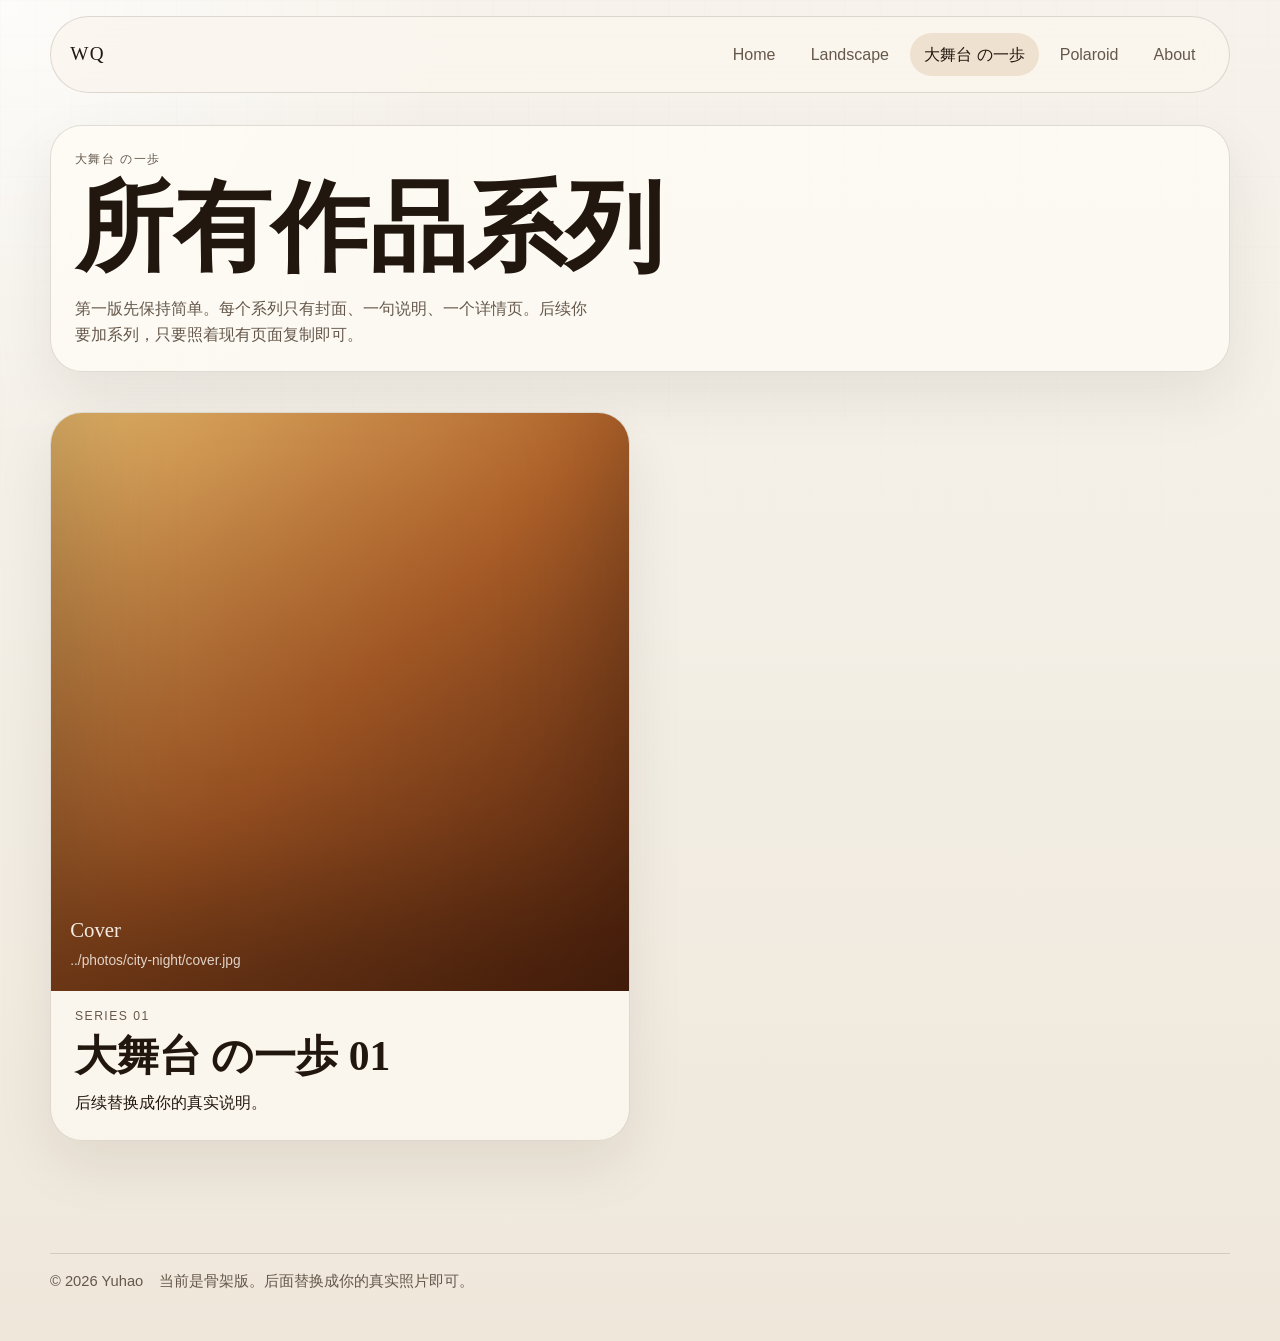
==== da-butai/index.html @ ee25dab2 "Refine navigation and add new sections" ====
<!DOCTYPE html>
<html lang="zh-CN">
  <head>
    <meta charset="UTF-8" />
    <meta name="viewport" content="width=device-width, initial-scale=1.0" />
    <title>大舞台 の一歩 | WQ</title>
    <meta name="description" content="WQ 的大舞台 の一歩页面。" />
    <link rel="stylesheet" href="../styles/site.css" />
    <script defer src="../scripts/site.js"></script>
  </head>
  <body>
    <div class="page-shell">
      <header class="site-header">
        <a class="site-mark" href="../index.html">WQ</a>
        <nav class="site-nav" aria-label="Main navigation">
          <a href="../index.html">Home</a>
          <a href="../landscape/index.html">Landscape</a>
          <a href="index.html" aria-current="page">大舞台 の一歩</a>
          <a href="../gallery/index.html">Polaroid</a>
          <a href="../about.html">About</a>
        </nav>
      </header>

      <main class="page-main">
        <section class="page-intro reveal">
          <p class="eyebrow">大舞台 の一歩</p>
          <h1>所有作品系列</h1>
          <p class="lead narrow">
            第一版先保持简单。每个系列只有封面、一句说明、一个详情页。后续你要加系列，只要照着现有页面复制即可。
          </p>
        </section>

        <section class="section reveal">
          <div class="archive-grid">
            <article class="archive-card">
              <a href="../gallery/city-night.html" class="series-media">
                <div class="photo-slot tone-amber photo-square" data-photo-slot>
                  <img
                    src="../photos/city-night/cover.jpg"
                    alt="大舞台 の一歩 封面 01"
                    loading="lazy"
                    decoding="async"
                    data-photo-image
                  />
                  <div class="photo-fallback">
                    <span>Cover</span>
                    <small>../photos/city-night/cover.jpg</small>
                  </div>
                </div>
              </a>
              <div class="archive-meta">
                <p class="series-label">Series 01</p>
                <h2><a href="../gallery/city-night.html">大舞台 の一歩 01</a></h2>
                <p>后续替换成你的真实说明。</p>
              </div>
            </article>
          </div>
        </section>
      </main>

      <footer class="site-footer">
        <p>© 2026 Yuhao</p>
        <p>当前是骨架版。后面替换成你的真实照片即可。</p>
      </footer>
    </div>
  </body>
</html>
---- styles/site.css ----
:root {
  --bg: #f3efe6;
  --bg-soft: #ebe4d8;
  --panel: rgba(255, 252, 245, 0.72);
  --line: rgba(42, 31, 20, 0.14);
  --text: #21170f;
  --muted: #65584b;
  --accent: #9d5d31;
  --accent-soft: #efe1d0;
  --shadow: 0 24px 60px rgba(33, 23, 15, 0.08);
  --max-width: 1180px;
}

*,
*::before,
*::after {
  box-sizing: border-box;
}

html {
  scroll-behavior: smooth;
}

body {
  margin: 0;
  min-height: 100vh;
  color: var(--text);
  background:
    radial-gradient(circle at top left, rgba(255, 255, 255, 0.75), transparent 28rem),
    linear-gradient(180deg, #f7f3ec 0%, var(--bg) 45%, #efe7da 100%);
  font-family: "Avenir Next", "Helvetica Neue", "Segoe UI", sans-serif;
  line-height: 1.6;
}

body::before {
  content: "";
  position: fixed;
  inset: 0;
  pointer-events: none;
  background-image:
    linear-gradient(rgba(33, 23, 15, 0.025) 1px, transparent 1px),
    linear-gradient(90deg, rgba(33, 23, 15, 0.025) 1px, transparent 1px);
  background-size: 2.2rem 2.2rem;
  mask-image: linear-gradient(180deg, rgba(0, 0, 0, 0.4), transparent 80%);
}

a {
  color: inherit;
  text-decoration: none;
}

img {
  max-width: 100%;
  display: block;
}

.page-shell {
  width: min(calc(100% - 2rem), var(--max-width));
  margin: 0 auto;
  padding: 1rem 0 3rem;
}

.site-header,
.site-footer {
  display: flex;
  align-items: center;
  gap: 1rem;
}

.site-header {
  position: sticky;
  top: 0;
  z-index: 20;
  margin: 0 0 2rem;
  padding: 1rem 1.2rem;
  justify-content: space-between;
  border: 1px solid var(--line);
  border-radius: 999px;
  background: rgba(250, 246, 238, 0.8);
  backdrop-filter: blur(18px);
}

.site-mark {
  font-family: "Iowan Old Style", "Palatino Linotype", serif;
  font-size: 1.2rem;
  letter-spacing: 0.08em;
  text-transform: uppercase;
}

.site-nav {
  display: flex;
  flex-wrap: wrap;
  gap: 0.4rem;
  justify-content: flex-end;
  margin-left: auto;
}

.site-nav a {
  padding: 0.55rem 0.9rem;
  border-radius: 999px;
  color: var(--muted);
}

.site-nav a[aria-current="page"],
.site-nav a:hover {
  background: var(--accent-soft);
  color: var(--text);
}

.hero,
.series-hero,
.intro-grid,
.about-grid,
.archive-grid,
.series-grid,
.photo-grid {
  display: grid;
  gap: 1.25rem;
}

.hero,
.series-hero {
  grid-template-columns: minmax(0, 1.1fr) minmax(320px, 0.9fr);
  align-items: end;
  margin: 2rem 0 4rem;
}

.hero.hero-only {
  grid-template-columns: 1fr;
  margin-top: 0;
}

.hero-copy,
.hero-visual,
.intro-card,
.archive-card,
.about-card,
.series-card,
.series-details,
.note-strip,
.page-intro {
  position: relative;
  border: 1px solid var(--line);
  border-radius: 2rem;
  background: var(--panel);
  box-shadow: var(--shadow);
}

.hero-copy,
.hero-visual,
.series-details,
.note-strip,
.page-intro,
.intro-card,
.archive-meta,
.series-meta,
.about-card {
  padding: 1.5rem;
}

.eyebrow,
.section-kicker,
.series-label {
  margin: 0 0 0.5rem;
  color: var(--muted);
  text-transform: uppercase;
  letter-spacing: 0.12em;
  font-size: 0.76rem;
}

h1,
h2,
h3 {
  margin: 0;
  font-family: "Iowan Old Style", "Palatino Linotype", serif;
  line-height: 1.04;
  font-weight: 600;
}

h1 {
  font-size: clamp(3rem, 9vw, 6.1rem);
  margin-bottom: 1rem;
}

h2 {
  font-size: clamp(1.6rem, 3.8vw, 2.6rem);
  margin-bottom: 0.75rem;
}

h3 {
  font-size: clamp(1.4rem, 2.8vw, 2rem);
  margin-bottom: 0.5rem;
}

p {
  margin: 0;
}

.lead {
  max-width: 36rem;
  color: var(--muted);
  font-size: 1.02rem;
}

.lead.narrow {
  max-width: 32rem;
}

.hero-actions {
  display: flex;
  flex-wrap: wrap;
  gap: 0.8rem;
  margin-top: 1.5rem;
}

.button {
  display: inline-flex;
  align-items: center;
  justify-content: center;
  min-height: 2.9rem;
  padding: 0.6rem 1rem;
  border-radius: 999px;
  border: 1px solid var(--line);
}

.button-solid {
  background: var(--text);
  color: #fbf7f1;
}

.button-ghost {
  background: rgba(255, 252, 245, 0.72);
}

.photo-slot,
.photo-panel {
  display: flex;
  position: relative;
  flex-direction: column;
  justify-content: end;
  gap: 0.25rem;
  padding: 1.2rem;
  overflow: hidden;
  border-radius: 1.6rem;
  color: rgba(255, 251, 244, 0.92);
  border: 1px solid rgba(255, 255, 255, 0.12);
  box-shadow: inset 0 -6rem 8rem rgba(0, 0, 0, 0.22);
}

.photo-slot {
  padding: 0;
  isolation: isolate;
  border: 0;
  border-radius: 0;
  box-shadow: none;
  overflow: visible;
}

.photo-slot img {
  position: relative;
  z-index: 1;
  width: 100%;
  height: auto;
  object-fit: contain;
  opacity: 0;
  transition: opacity 280ms ease;
}

.photo-slot.has-image img {
  opacity: 1;
}

.photo-slot.has-image.photo-wide,
.photo-slot.has-image.photo-square,
.photo-slot.has-image.photo-tall {
  aspect-ratio: auto;
}

.photo-fallback {
  position: absolute;
  inset: 0;
  z-index: 1;
  display: flex;
  flex-direction: column;
  justify-content: end;
  gap: 0.25rem;
  padding: 1.2rem;
  box-shadow: inset 0 -6rem 8rem rgba(0, 0, 0, 0.22);
  transition: opacity 220ms ease;
}

.photo-slot.has-image .photo-fallback {
  opacity: 0;
  pointer-events: none;
}

.photo-slot::after {
  content: "";
  position: absolute;
  inset: 0;
  z-index: 0;
  opacity: 0;
  background: linear-gradient(180deg, rgba(0, 0, 0, 0.05), rgba(0, 0, 0, 0.3));
  transition: opacity 280ms ease;
}

.photo-slot.has-image::after {
  opacity: 0;
}

.photo-panel span {
  font-family: "Iowan Old Style", "Palatino Linotype", serif;
  font-size: 1.3rem;
}

.photo-fallback span {
  font-family: "Iowan Old Style", "Palatino Linotype", serif;
  font-size: 1.3rem;
}

.photo-panel small {
  color: rgba(255, 251, 244, 0.8);
  font-size: 0.86rem;
}

.photo-fallback small {
  color: rgba(255, 251, 244, 0.8);
  font-size: 0.86rem;
}

.photo-wide {
  aspect-ratio: 16 / 10;
}

.photo-square {
  aspect-ratio: 1 / 1;
}

.photo-tall {
  aspect-ratio: 4 / 5;
}

.hero-photo-wrap {
  padding: 0;
  border: 0;
  border-radius: 0;
  background: transparent;
  box-shadow: none;
}

.tone-night {
  background:
    linear-gradient(180deg, rgba(17, 25, 42, 0.15), rgba(17, 25, 42, 0.65)),
    linear-gradient(135deg, #314156 0%, #172536 48%, #061220 100%);
}

.tone-street {
  background:
    linear-gradient(180deg, rgba(93, 63, 35, 0.1), rgba(93, 63, 35, 0.42)),
    linear-gradient(135deg, #cb955c 0%, #94653a 48%, #52351d 100%);
}

.tone-amber {
  background:
    linear-gradient(180deg, rgba(87, 34, 10, 0.08), rgba(87, 34, 10, 0.52)),
    linear-gradient(135deg, #edc06f 0%, #bb6a2e 50%, #4d2410 100%);
}

.tone-stone {
  background:
    linear-gradient(180deg, rgba(47, 45, 39, 0.08), rgba(47, 45, 39, 0.55)),
    linear-gradient(135deg, #a69f8f 0%, #6f6a5e 45%, #2c2a26 100%);
}

.intro-grid,
.about-grid {
  grid-template-columns: repeat(2, minmax(0, 1fr));
  margin-bottom: 4rem;
}

.section {
  margin-bottom: 4rem;
}

.section-heading {
  margin-bottom: 1.25rem;
}

.series-grid,
.archive-grid {
  grid-template-columns: repeat(2, minmax(0, 1fr));
}

.series-card,
.archive-card {
  overflow: hidden;
  border-radius: 2rem;
  border: 1px solid var(--line);
  background: rgba(255, 252, 245, 0.65);
  box-shadow: var(--shadow);
}

.series-card {
  border: 0;
  border-radius: 0;
  background: transparent;
  box-shadow: none;
}

.series-media {
  display: block;
  padding: 0;
}

.archive-meta,
.series-meta {
  padding-top: 1rem;
}

.page-main {
  padding-bottom: 1rem;
}

.page-intro {
  margin: 2rem 0 2.5rem;
}

.note-strip {
  display: flex;
  flex-direction: column;
  gap: 0.8rem;
  margin-bottom: 3rem;
}

.note-text {
  max-width: 48rem;
  font-family: "Iowan Old Style", "Palatino Linotype", serif;
  font-size: clamp(1.25rem, 3vw, 2rem);
}

.series-details {
  display: grid;
  gap: 0.8rem;
  align-self: stretch;
}

.series-details p {
  display: flex;
  justify-content: space-between;
  gap: 1rem;
  padding-bottom: 0.8rem;
  border-bottom: 1px solid var(--line);
}

.series-details p:last-child {
  border-bottom: 0;
  padding-bottom: 0;
}

.back-link {
  display: inline-flex;
  margin-bottom: 1rem;
  color: var(--muted);
}

.photo-grid {
  grid-template-columns: repeat(3, minmax(0, 1fr));
  margin-bottom: 2rem;
}

.site-footer {
  margin-top: 2rem;
  padding: 1rem 0 0;
  color: var(--muted);
  border-top: 1px solid var(--line);
  font-size: 0.92rem;
}

.photo-fallback-empty {
  display: none;
}

.reveal {
  opacity: 0;
  transform: translateY(24px);
  transition:
    opacity 600ms ease,
    transform 600ms ease;
}

.reveal.is-visible {
  opacity: 1;
  transform: translateY(0);
}

@media (max-width: 900px) {
  .hero,
  .series-hero,
  .intro-grid,
  .about-grid,
  .archive-grid,
  .series-grid,
  .photo-grid {
    grid-template-columns: 1fr;
  }

  .site-header,
  .site-footer {
    flex-direction: column;
    align-items: flex-start;
  }

  .site-header {
    border-radius: 1.5rem;
  }

  h1 {
    font-size: clamp(2.6rem, 13vw, 4rem);
  }
}

@media (prefers-reduced-motion: reduce) {
  html {
    scroll-behavior: auto;
  }

  .reveal {
    opacity: 1;
    transform: none;
    transition: none;
  }
}
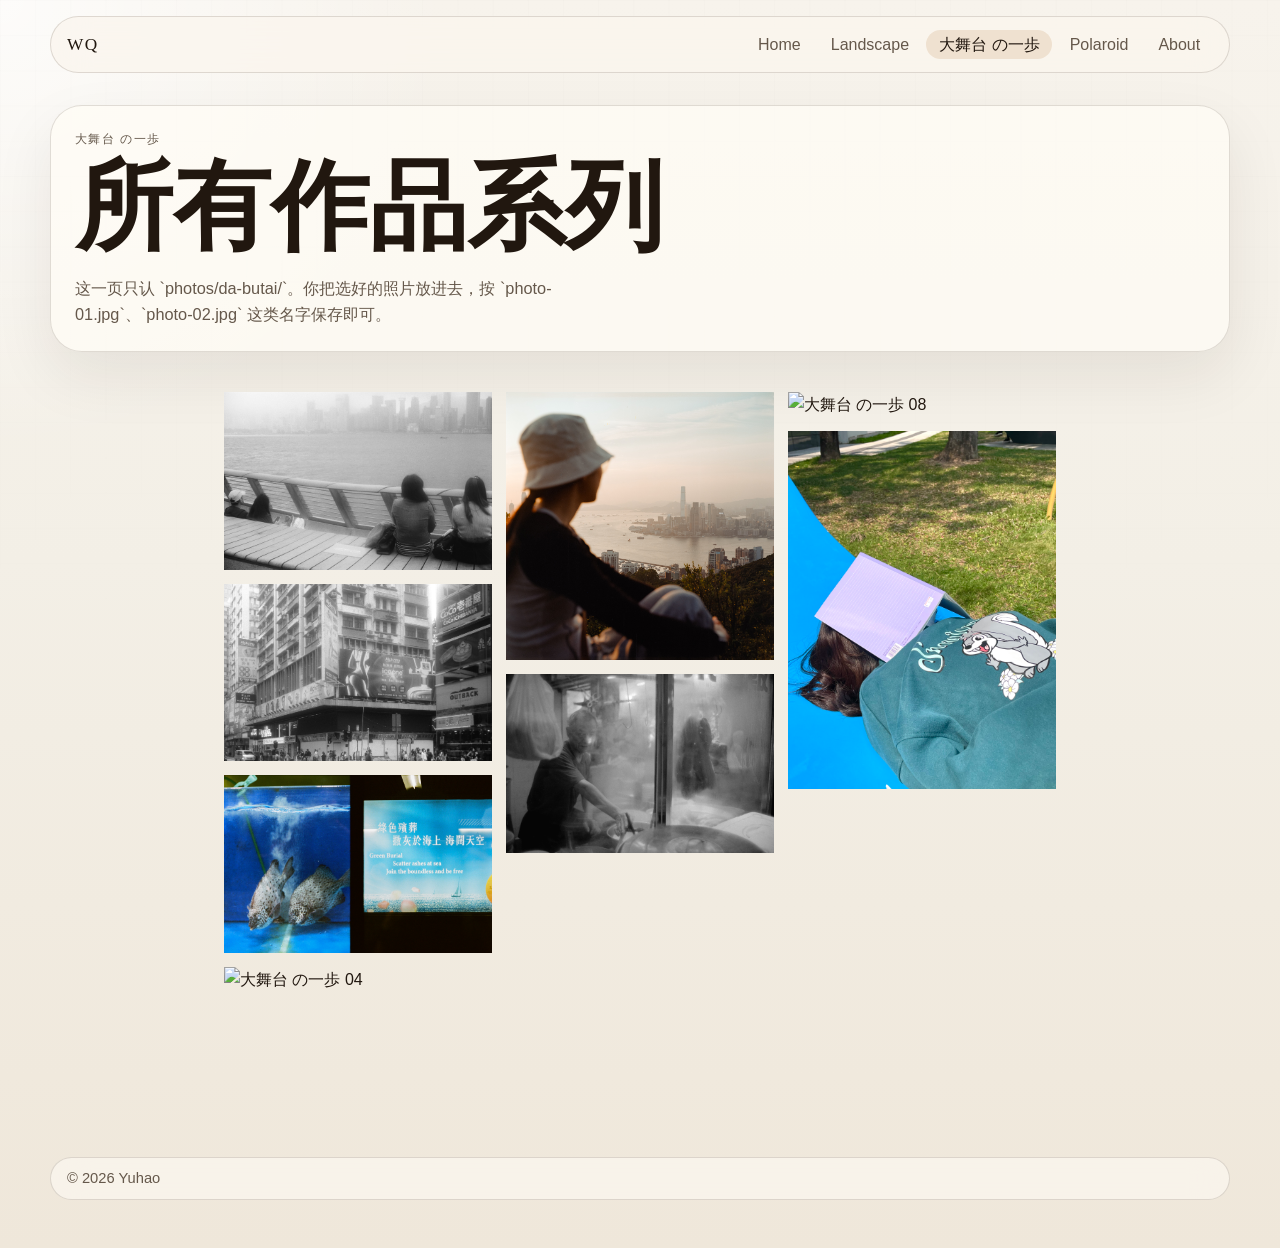
==== commit bf314419: "Refine photo layout and add content" ====
--- a/da-butai/index.html
+++ b/da-butai/index.html
@@ -26,41 +26,48 @@
           <p class="eyebrow">大舞台 の一歩</p>
           <h1>所有作品系列</h1>
           <p class="lead narrow">
-            第一版先保持简单。每个系列只有封面、一句说明、一个详情页。后续你要加系列，只要照着现有页面复制即可。
+            这一页只认 `photos/da-butai/`。你把选好的照片放进去，按 `photo-01.jpg`、`photo-02.jpg` 这类名字保存即可。
           </p>
         </section>
 
         <section class="section reveal">
-          <div class="archive-grid">
-            <article class="archive-card">
-              <a href="../gallery/city-night.html" class="series-media">
-                <div class="photo-slot tone-amber photo-square" data-photo-slot>
-                  <img
-                    src="../photos/city-night/cover.jpg"
-                    alt="大舞台 の一歩 封面 01"
-                    loading="lazy"
-                    decoding="async"
-                    data-photo-image
-                  />
-                  <div class="photo-fallback">
-                    <span>Cover</span>
-                    <small>../photos/city-night/cover.jpg</small>
-                  </div>
-                </div>
-              </a>
-              <div class="archive-meta">
-                <p class="series-label">Series 01</p>
-                <h2><a href="../gallery/city-night.html">大舞台 の一歩 01</a></h2>
-                <p>后续替换成你的真实说明。</p>
-              </div>
-            </article>
+          <div class="photo-wall">
+            <figure class="photo-tile">
+              <img src="../photos/da-butai/photo-01.jpg" alt="大舞台 の一歩 01" loading="lazy" decoding="async" />
+            </figure>
+            <figure class="photo-tile">
+              <img src="../photos/da-butai/photo-02.jpg" alt="大舞台 の一歩 02" loading="lazy" decoding="async" />
+            </figure>
+            <figure class="photo-tile">
+              <img src="../photos/da-butai/photo-03.jpg" alt="大舞台 の一歩 03" loading="lazy" decoding="async" />
+            </figure>
+            <figure class="photo-tile">
+              <img src="../photos/da-butai/photo-04.jpg" alt="大舞台 の一歩 04" loading="lazy" decoding="async" />
+            </figure>
+            <figure class="photo-tile">
+              <img src="../photos/da-butai/photo-05.jpg" alt="大舞台 の一歩 05" loading="lazy" decoding="async" />
+            </figure>
+            <figure class="photo-tile">
+              <img src="../photos/da-butai/photo-06.jpg" alt="大舞台 の一歩 06" loading="lazy" decoding="async" />
+            </figure>
+            <figure class="photo-tile">
+              <img src="../photos/da-butai/photo-07.jpg" alt="大舞台 の一歩 07" loading="lazy" decoding="async" />
+            </figure>
+            <figure class="photo-tile">
+              <img src="../photos/da-butai/photo-08.jpg" alt="大舞台 の一歩 08" loading="lazy" decoding="async" />
+            </figure>
+            <figure class="photo-tile">
+              <img src="../photos/da-butai/photo-09.jpg" alt="大舞台 の一歩 09" loading="lazy" decoding="async" />
+            </figure>
+            <figure class="photo-tile">
+              <img src="../photos/da-butai/photo-10.jpg" alt="大舞台 の一歩 10" loading="lazy" decoding="async" />
+            </figure>
           </div>
         </section>
       </main>
 
       <footer class="site-footer">
         <p>© 2026 Yuhao</p>
-        <p>当前是骨架版。后面替换成你的真实照片即可。</p>
       </footer>
     </div>
   </body>
--- a/styles/site.css
+++ b/styles/site.css
@@ -72,7 +72,7 @@
   top: 0;
   z-index: 20;
   margin: 0 0 2rem;
-  padding: 1rem 1.2rem;
+  padding: 0.8rem 1rem;
   justify-content: space-between;
   border: 1px solid var(--line);
   border-radius: 999px;
@@ -82,23 +82,25 @@
 
 .site-mark {
   font-family: "Iowan Old Style", "Palatino Linotype", serif;
-  font-size: 1.2rem;
+  font-size: 1.08rem;
   letter-spacing: 0.08em;
   text-transform: uppercase;
+  line-height: 1;
 }
 
 .site-nav {
   display: flex;
   flex-wrap: wrap;
-  gap: 0.4rem;
+  gap: 0.28rem;
   justify-content: flex-end;
   margin-left: auto;
 }
 
 .site-nav a {
-  padding: 0.55rem 0.9rem;
+  padding: 0.42rem 0.8rem;
   border-radius: 999px;
   color: var(--muted);
+  line-height: 1;
 }
 
 .site-nav a[aria-current="page"],
@@ -341,6 +343,8 @@
 }
 
 .hero-photo-wrap {
+  width: min(100%, 38rem);
+  margin-inline: auto;
   padding: 0;
   border: 0;
   border-radius: 0;
@@ -468,12 +472,48 @@
   margin-bottom: 2rem;
 }
 
+.photo-wall {
+  width: min(100%, 52rem);
+  margin-inline: auto;
+  columns: 1;
+  column-gap: 0.85rem;
+}
+
+.photo-tile {
+  break-inside: avoid;
+  margin: 0 0 0.85rem;
+  border: 0;
+}
+
+.photo-tile img {
+  width: 100%;
+  height: auto;
+  display: block;
+}
+
+@media (min-width: 700px) {
+  .photo-wall {
+    columns: 2;
+  }
+}
+
+@media (min-width: 1100px) {
+  .photo-wall {
+    columns: 3;
+  }
+}
+
 .site-footer {
   margin-top: 2rem;
-  padding: 1rem 0 0;
+  padding: 0.8rem 1rem;
   color: var(--muted);
-  border-top: 1px solid var(--line);
+  justify-content: space-between;
+  border: 1px solid var(--line);
+  border-radius: 999px;
+  background: rgba(250, 246, 238, 0.8);
+  backdrop-filter: blur(18px);
   font-size: 0.92rem;
+  line-height: 1;
 }
 
 .photo-fallback-empty {
@@ -514,6 +554,10 @@
     border-radius: 1.5rem;
   }
 
+  .site-footer {
+    border-radius: 1.5rem;
+  }
+
   h1 {
     font-size: clamp(2.6rem, 13vw, 4rem);
   }
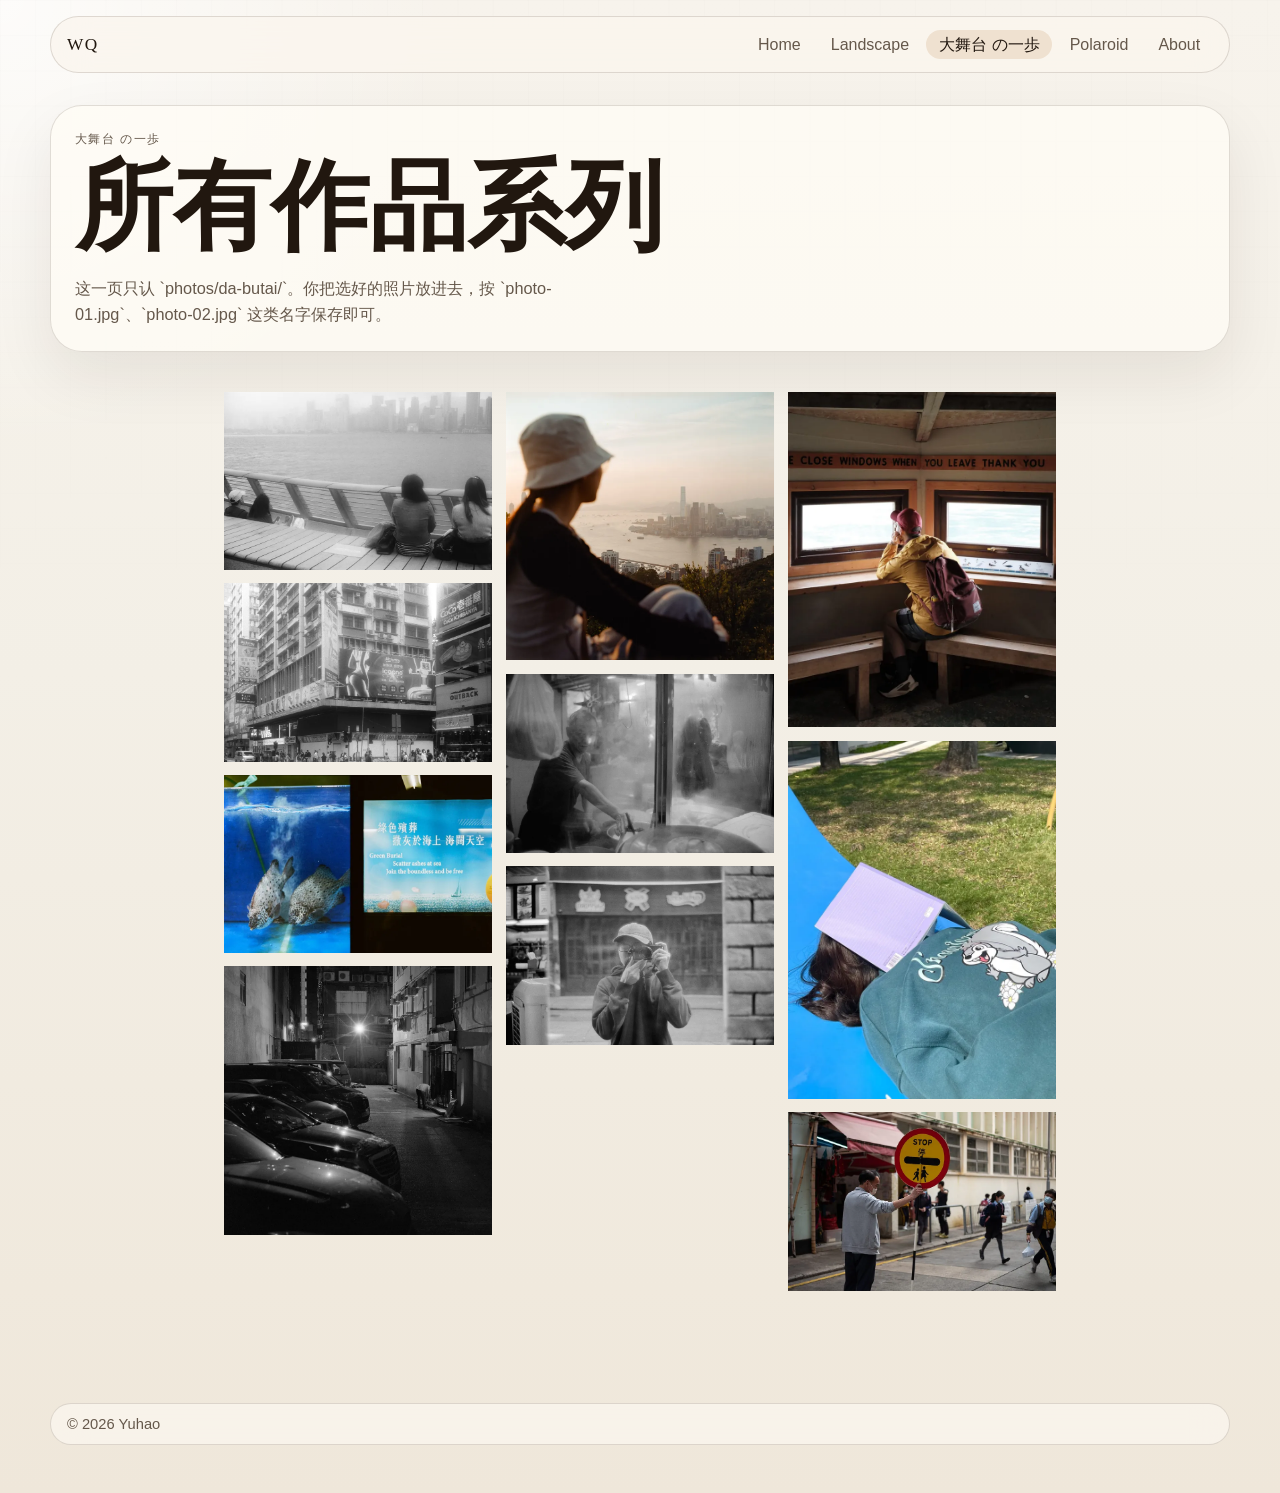
==== commit 318a7d51: "Add responsive image variants and isolate source photos" ====
--- a/da-butai/index.html
+++ b/da-butai/index.html
@@ -33,34 +33,74 @@
         <section class="section reveal">
           <div class="photo-wall">
             <figure class="photo-tile">
+            <picture>
+              <source type="image/webp" srcset="../photos/da-butai/photo-01-800.webp 800w, ../photos/da-butai/photo-01.webp 1800w" sizes="(min-width: 1100px) 17.33rem, (min-width: 700px) 24rem, calc(100vw - 2rem)" />
+              <source type="image/jpeg" srcset="../photos/da-butai/photo-01-800.jpg 800w, ../photos/da-butai/photo-01.jpg 1800w" sizes="(min-width: 1100px) 17.33rem, (min-width: 700px) 24rem, calc(100vw - 2rem)" />
               <img src="../photos/da-butai/photo-01.jpg" alt="大舞台 の一歩 01" loading="lazy" decoding="async" />
+            </picture>
             </figure>
             <figure class="photo-tile">
+            <picture>
+              <source type="image/webp" srcset="../photos/da-butai/photo-02-800.webp 800w, ../photos/da-butai/photo-02.webp 1800w" sizes="(min-width: 1100px) 17.33rem, (min-width: 700px) 24rem, calc(100vw - 2rem)" />
+              <source type="image/jpeg" srcset="../photos/da-butai/photo-02-800.jpg 800w, ../photos/da-butai/photo-02.jpg 1800w" sizes="(min-width: 1100px) 17.33rem, (min-width: 700px) 24rem, calc(100vw - 2rem)" />
               <img src="../photos/da-butai/photo-02.jpg" alt="大舞台 の一歩 02" loading="lazy" decoding="async" />
+            </picture>
             </figure>
             <figure class="photo-tile">
+            <picture>
+              <source type="image/webp" srcset="../photos/da-butai/photo-03-800.webp 800w, ../photos/da-butai/photo-03.webp 1629w" sizes="(min-width: 1100px) 17.33rem, (min-width: 700px) 24rem, calc(100vw - 2rem)" />
+              <source type="image/jpeg" srcset="../photos/da-butai/photo-03-800.jpg 800w, ../photos/da-butai/photo-03.jpg 1629w" sizes="(min-width: 1100px) 17.33rem, (min-width: 700px) 24rem, calc(100vw - 2rem)" />
               <img src="../photos/da-butai/photo-03.jpg" alt="大舞台 の一歩 03" loading="lazy" decoding="async" />
+            </picture>
             </figure>
             <figure class="photo-tile">
+            <picture>
+              <source type="image/webp" srcset="../photos/da-butai/photo-04-800.webp 800w, ../photos/da-butai/photo-04.webp 1800w" sizes="(min-width: 1100px) 17.33rem, (min-width: 700px) 24rem, calc(100vw - 2rem)" />
+              <source type="image/jpeg" srcset="../photos/da-butai/photo-04-800.jpg 800w, ../photos/da-butai/photo-04.jpg 1800w" sizes="(min-width: 1100px) 17.33rem, (min-width: 700px) 24rem, calc(100vw - 2rem)" />
               <img src="../photos/da-butai/photo-04.jpg" alt="大舞台 の一歩 04" loading="lazy" decoding="async" />
+            </picture>
             </figure>
             <figure class="photo-tile">
+            <picture>
+              <source type="image/webp" srcset="../photos/da-butai/photo-05-800.webp 800w, ../photos/da-butai/photo-05.webp 1800w" sizes="(min-width: 1100px) 17.33rem, (min-width: 700px) 24rem, calc(100vw - 2rem)" />
+              <source type="image/jpeg" srcset="../photos/da-butai/photo-05-800.jpg 800w, ../photos/da-butai/photo-05.jpg 1800w" sizes="(min-width: 1100px) 17.33rem, (min-width: 700px) 24rem, calc(100vw - 2rem)" />
               <img src="../photos/da-butai/photo-05.jpg" alt="大舞台 の一歩 05" loading="lazy" decoding="async" />
+            </picture>
             </figure>
             <figure class="photo-tile">
+            <picture>
+              <source type="image/webp" srcset="../photos/da-butai/photo-06-800.webp 800w, ../photos/da-butai/photo-06.webp 1800w" sizes="(min-width: 1100px) 17.33rem, (min-width: 700px) 24rem, calc(100vw - 2rem)" />
+              <source type="image/jpeg" srcset="../photos/da-butai/photo-06-800.jpg 800w, ../photos/da-butai/photo-06.jpg 1800w" sizes="(min-width: 1100px) 17.33rem, (min-width: 700px) 24rem, calc(100vw - 2rem)" />
               <img src="../photos/da-butai/photo-06.jpg" alt="大舞台 の一歩 06" loading="lazy" decoding="async" />
+            </picture>
             </figure>
             <figure class="photo-tile">
+            <picture>
+              <source type="image/webp" srcset="../photos/da-butai/photo-07-800.webp 800w, ../photos/da-butai/photo-07.webp 1800w" sizes="(min-width: 1100px) 17.33rem, (min-width: 700px) 24rem, calc(100vw - 2rem)" />
+              <source type="image/jpeg" srcset="../photos/da-butai/photo-07-800.jpg 800w, ../photos/da-butai/photo-07.jpg 1800w" sizes="(min-width: 1100px) 17.33rem, (min-width: 700px) 24rem, calc(100vw - 2rem)" />
               <img src="../photos/da-butai/photo-07.jpg" alt="大舞台 の一歩 07" loading="lazy" decoding="async" />
+            </picture>
             </figure>
             <figure class="photo-tile">
+            <picture>
+              <source type="image/webp" srcset="../photos/da-butai/photo-08-800.webp 800w, ../photos/da-butai/photo-08.webp 1440w" sizes="(min-width: 1100px) 17.33rem, (min-width: 700px) 24rem, calc(100vw - 2rem)" />
+              <source type="image/jpeg" srcset="../photos/da-butai/photo-08-800.jpg 800w, ../photos/da-butai/photo-08.jpg 1440w" sizes="(min-width: 1100px) 17.33rem, (min-width: 700px) 24rem, calc(100vw - 2rem)" />
               <img src="../photos/da-butai/photo-08.jpg" alt="大舞台 の一歩 08" loading="lazy" decoding="async" />
+            </picture>
             </figure>
             <figure class="photo-tile">
+            <picture>
+              <source type="image/webp" srcset="../photos/da-butai/photo-09-800.webp 800w, ../photos/da-butai/photo-09.webp 1350w" sizes="(min-width: 1100px) 17.33rem, (min-width: 700px) 24rem, calc(100vw - 2rem)" />
+              <source type="image/jpeg" srcset="../photos/da-butai/photo-09-800.jpg 800w, ../photos/da-butai/photo-09.jpg 1350w" sizes="(min-width: 1100px) 17.33rem, (min-width: 700px) 24rem, calc(100vw - 2rem)" />
               <img src="../photos/da-butai/photo-09.jpg" alt="大舞台 の一歩 09" loading="lazy" decoding="async" />
+            </picture>
             </figure>
             <figure class="photo-tile">
+            <picture>
+              <source type="image/webp" srcset="../photos/da-butai/photo-10-800.webp 800w, ../photos/da-butai/photo-10.webp 1620w" sizes="(min-width: 1100px) 17.33rem, (min-width: 700px) 24rem, calc(100vw - 2rem)" />
+              <source type="image/jpeg" srcset="../photos/da-butai/photo-10-800.jpg 800w, ../photos/da-butai/photo-10.jpg 1620w" sizes="(min-width: 1100px) 17.33rem, (min-width: 700px) 24rem, calc(100vw - 2rem)" />
               <img src="../photos/da-butai/photo-10.jpg" alt="大舞台 の一歩 10" loading="lazy" decoding="async" />
+            </picture>
             </figure>
           </div>
         </section>
--- a/styles/site.css
+++ b/styles/site.css
@@ -52,6 +52,11 @@
 img {
   max-width: 100%;
   display: block;
+}
+
+picture {
+  display: block;
+  width: 100%;
 }
 
 .page-shell {
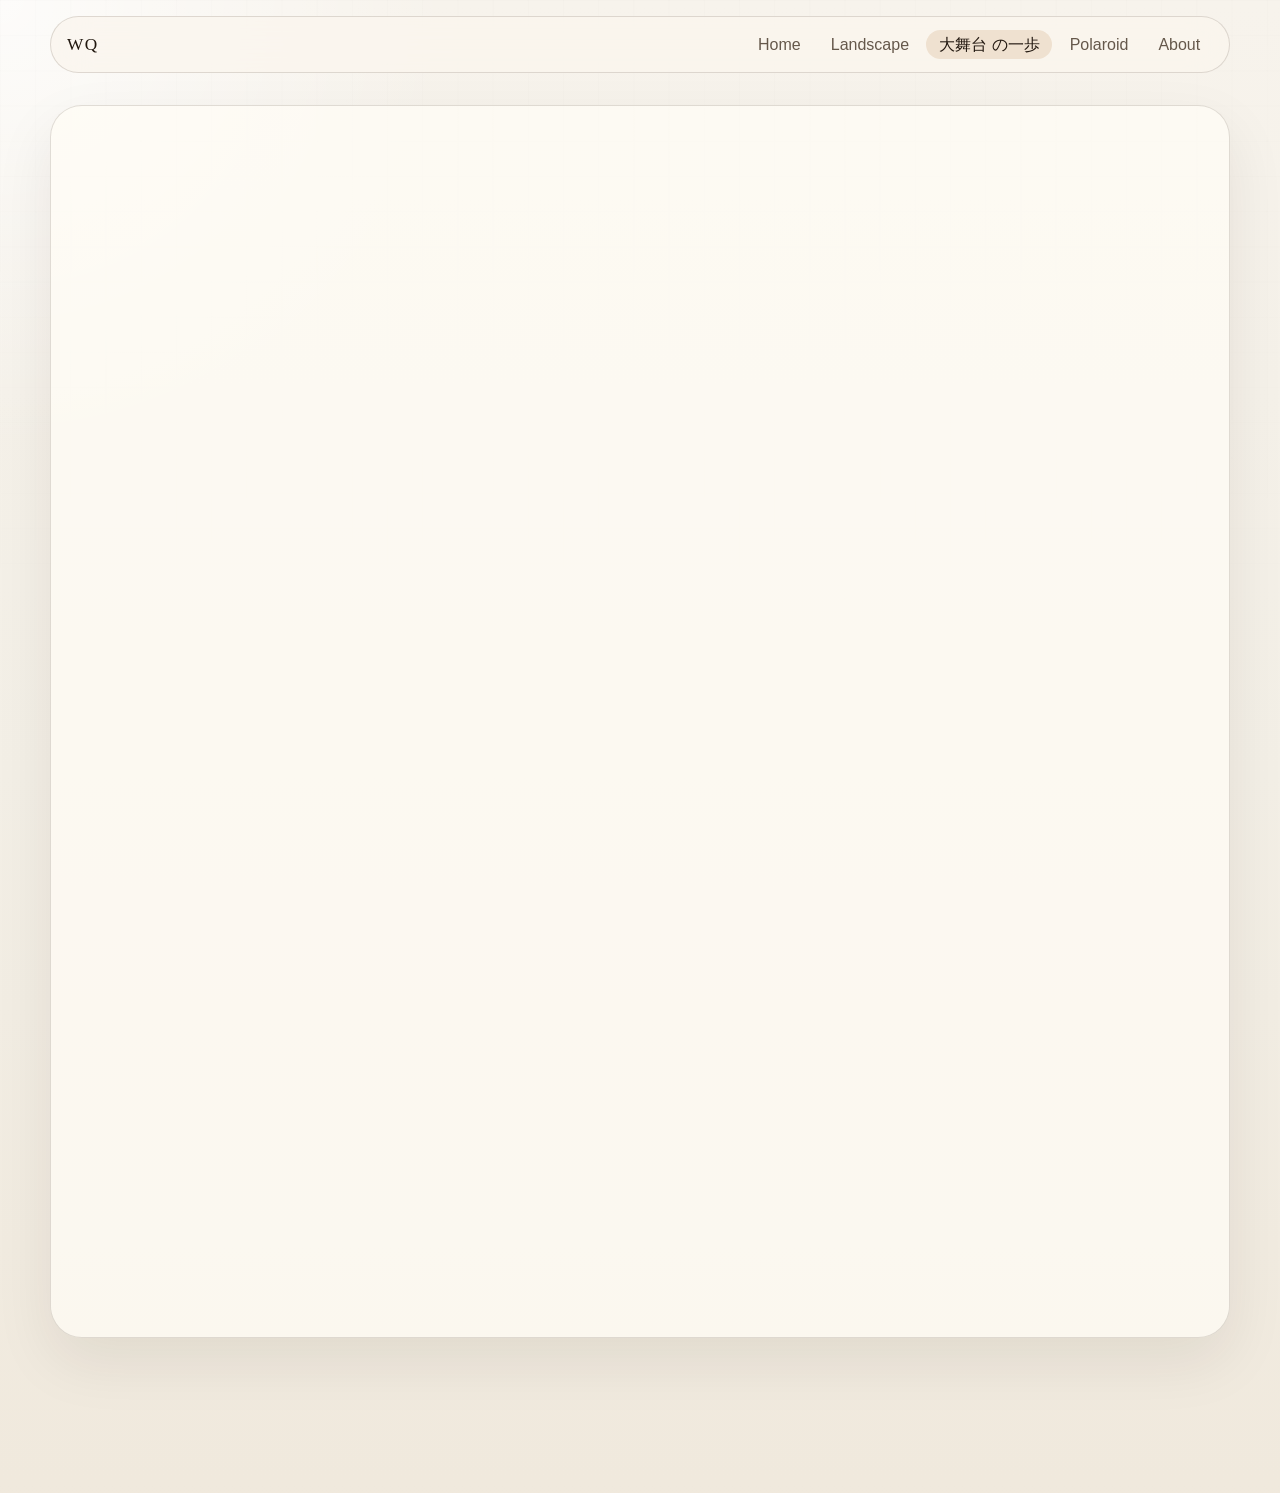
==== commit cb229e3f: "Improve image loading performance" ====
--- a/da-butai/index.html
+++ b/da-butai/index.html
@@ -36,70 +36,70 @@
             <picture>
               <source type="image/webp" srcset="../photos/da-butai/photo-01-800.webp 800w, ../photos/da-butai/photo-01.webp 1800w" sizes="(min-width: 1100px) 17.33rem, (min-width: 700px) 24rem, calc(100vw - 2rem)" />
               <source type="image/jpeg" srcset="../photos/da-butai/photo-01-800.jpg 800w, ../photos/da-butai/photo-01.jpg 1800w" sizes="(min-width: 1100px) 17.33rem, (min-width: 700px) 24rem, calc(100vw - 2rem)" />
-              <img src="../photos/da-butai/photo-01.jpg" alt="大舞台 の一歩 01" loading="lazy" decoding="async" />
+              <img src="../photos/da-butai/photo-01.jpg" width="1800" height="1193" alt="大舞台 の一歩 01" loading="eager" decoding="async" fetchpriority="high" />
             </picture>
             </figure>
             <figure class="photo-tile">
             <picture>
               <source type="image/webp" srcset="../photos/da-butai/photo-02-800.webp 800w, ../photos/da-butai/photo-02.webp 1800w" sizes="(min-width: 1100px) 17.33rem, (min-width: 700px) 24rem, calc(100vw - 2rem)" />
               <source type="image/jpeg" srcset="../photos/da-butai/photo-02-800.jpg 800w, ../photos/da-butai/photo-02.jpg 1800w" sizes="(min-width: 1100px) 17.33rem, (min-width: 700px) 24rem, calc(100vw - 2rem)" />
-              <img src="../photos/da-butai/photo-02.jpg" alt="大舞台 の一歩 02" loading="lazy" decoding="async" />
+              <img src="../photos/da-butai/photo-02.jpg" width="1800" height="1194" alt="大舞台 の一歩 02" loading="eager" decoding="async" />
             </picture>
             </figure>
             <figure class="photo-tile">
             <picture>
               <source type="image/webp" srcset="../photos/da-butai/photo-03-800.webp 800w, ../photos/da-butai/photo-03.webp 1629w" sizes="(min-width: 1100px) 17.33rem, (min-width: 700px) 24rem, calc(100vw - 2rem)" />
               <source type="image/jpeg" srcset="../photos/da-butai/photo-03-800.jpg 800w, ../photos/da-butai/photo-03.jpg 1629w" sizes="(min-width: 1100px) 17.33rem, (min-width: 700px) 24rem, calc(100vw - 2rem)" />
-              <img src="../photos/da-butai/photo-03.jpg" alt="大舞台 の一歩 03" loading="lazy" decoding="async" />
+              <img src="../photos/da-butai/photo-03.jpg" width="1629" height="1080" alt="大舞台 の一歩 03" loading="eager" decoding="async" />
             </picture>
             </figure>
             <figure class="photo-tile">
             <picture>
               <source type="image/webp" srcset="../photos/da-butai/photo-04-800.webp 800w, ../photos/da-butai/photo-04.webp 1800w" sizes="(min-width: 1100px) 17.33rem, (min-width: 700px) 24rem, calc(100vw - 2rem)" />
               <source type="image/jpeg" srcset="../photos/da-butai/photo-04-800.jpg 800w, ../photos/da-butai/photo-04.jpg 1800w" sizes="(min-width: 1100px) 17.33rem, (min-width: 700px) 24rem, calc(100vw - 2rem)" />
-              <img src="../photos/da-butai/photo-04.jpg" alt="大舞台 の一歩 04" loading="lazy" decoding="async" />
+              <img src="../photos/da-butai/photo-04.jpg" width="1800" height="1800" alt="大舞台 の一歩 04" loading="eager" decoding="async" />
             </picture>
             </figure>
             <figure class="photo-tile">
             <picture>
               <source type="image/webp" srcset="../photos/da-butai/photo-05-800.webp 800w, ../photos/da-butai/photo-05.webp 1800w" sizes="(min-width: 1100px) 17.33rem, (min-width: 700px) 24rem, calc(100vw - 2rem)" />
               <source type="image/jpeg" srcset="../photos/da-butai/photo-05-800.jpg 800w, ../photos/da-butai/photo-05.jpg 1800w" sizes="(min-width: 1100px) 17.33rem, (min-width: 700px) 24rem, calc(100vw - 2rem)" />
-              <img src="../photos/da-butai/photo-05.jpg" alt="大舞台 の一歩 05" loading="lazy" decoding="async" />
+              <img src="../photos/da-butai/photo-05.jpg" width="1800" height="1800" alt="大舞台 の一歩 05" loading="lazy" decoding="async" />
             </picture>
             </figure>
             <figure class="photo-tile">
             <picture>
               <source type="image/webp" srcset="../photos/da-butai/photo-06-800.webp 800w, ../photos/da-butai/photo-06.webp 1800w" sizes="(min-width: 1100px) 17.33rem, (min-width: 700px) 24rem, calc(100vw - 2rem)" />
               <source type="image/jpeg" srcset="../photos/da-butai/photo-06-800.jpg 800w, ../photos/da-butai/photo-06.jpg 1800w" sizes="(min-width: 1100px) 17.33rem, (min-width: 700px) 24rem, calc(100vw - 2rem)" />
-              <img src="../photos/da-butai/photo-06.jpg" alt="大舞台 の一歩 06" loading="lazy" decoding="async" />
+              <img src="../photos/da-butai/photo-06.jpg" width="1800" height="1200" alt="大舞台 の一歩 06" loading="lazy" decoding="async" />
             </picture>
             </figure>
             <figure class="photo-tile">
             <picture>
               <source type="image/webp" srcset="../photos/da-butai/photo-07-800.webp 800w, ../photos/da-butai/photo-07.webp 1800w" sizes="(min-width: 1100px) 17.33rem, (min-width: 700px) 24rem, calc(100vw - 2rem)" />
               <source type="image/jpeg" srcset="../photos/da-butai/photo-07-800.jpg 800w, ../photos/da-butai/photo-07.jpg 1800w" sizes="(min-width: 1100px) 17.33rem, (min-width: 700px) 24rem, calc(100vw - 2rem)" />
-              <img src="../photos/da-butai/photo-07.jpg" alt="大舞台 の一歩 07" loading="lazy" decoding="async" />
+              <img src="../photos/da-butai/photo-07.jpg" width="1800" height="1200" alt="大舞台 の一歩 07" loading="lazy" decoding="async" />
             </picture>
             </figure>
             <figure class="photo-tile">
             <picture>
               <source type="image/webp" srcset="../photos/da-butai/photo-08-800.webp 800w, ../photos/da-butai/photo-08.webp 1440w" sizes="(min-width: 1100px) 17.33rem, (min-width: 700px) 24rem, calc(100vw - 2rem)" />
               <source type="image/jpeg" srcset="../photos/da-butai/photo-08-800.jpg 800w, ../photos/da-butai/photo-08.jpg 1440w" sizes="(min-width: 1100px) 17.33rem, (min-width: 700px) 24rem, calc(100vw - 2rem)" />
-              <img src="../photos/da-butai/photo-08.jpg" alt="大舞台 の一歩 08" loading="lazy" decoding="async" />
+              <img src="../photos/da-butai/photo-08.jpg" width="1440" height="1800" alt="大舞台 の一歩 08" loading="lazy" decoding="async" />
             </picture>
             </figure>
             <figure class="photo-tile">
             <picture>
               <source type="image/webp" srcset="../photos/da-butai/photo-09-800.webp 800w, ../photos/da-butai/photo-09.webp 1350w" sizes="(min-width: 1100px) 17.33rem, (min-width: 700px) 24rem, calc(100vw - 2rem)" />
               <source type="image/jpeg" srcset="../photos/da-butai/photo-09-800.jpg 800w, ../photos/da-butai/photo-09.jpg 1350w" sizes="(min-width: 1100px) 17.33rem, (min-width: 700px) 24rem, calc(100vw - 2rem)" />
-              <img src="../photos/da-butai/photo-09.jpg" alt="大舞台 の一歩 09" loading="lazy" decoding="async" />
+              <img src="../photos/da-butai/photo-09.jpg" width="1350" height="1800" alt="大舞台 の一歩 09" loading="lazy" decoding="async" />
             </picture>
             </figure>
             <figure class="photo-tile">
             <picture>
               <source type="image/webp" srcset="../photos/da-butai/photo-10-800.webp 800w, ../photos/da-butai/photo-10.webp 1620w" sizes="(min-width: 1100px) 17.33rem, (min-width: 700px) 24rem, calc(100vw - 2rem)" />
               <source type="image/jpeg" srcset="../photos/da-butai/photo-10-800.jpg 800w, ../photos/da-butai/photo-10.jpg 1620w" sizes="(min-width: 1100px) 17.33rem, (min-width: 700px) 24rem, calc(100vw - 2rem)" />
-              <img src="../photos/da-butai/photo-10.jpg" alt="大舞台 の一歩 10" loading="lazy" decoding="async" />
+              <img src="../photos/da-butai/photo-10.jpg" width="1620" height="1080" alt="大舞台 の一歩 10" loading="lazy" decoding="async" />
             </picture>
             </figure>
           </div>
--- a/styles/site.css
+++ b/styles/site.css
@@ -484,6 +484,13 @@
   column-gap: 0.85rem;
 }
 
+.photo-wall,
+.page-intro,
+.section {
+  content-visibility: auto;
+  contain-intrinsic-size: 1px 1200px;
+}
+
 .photo-tile {
   break-inside: avoid;
   margin: 0 0 0.85rem;
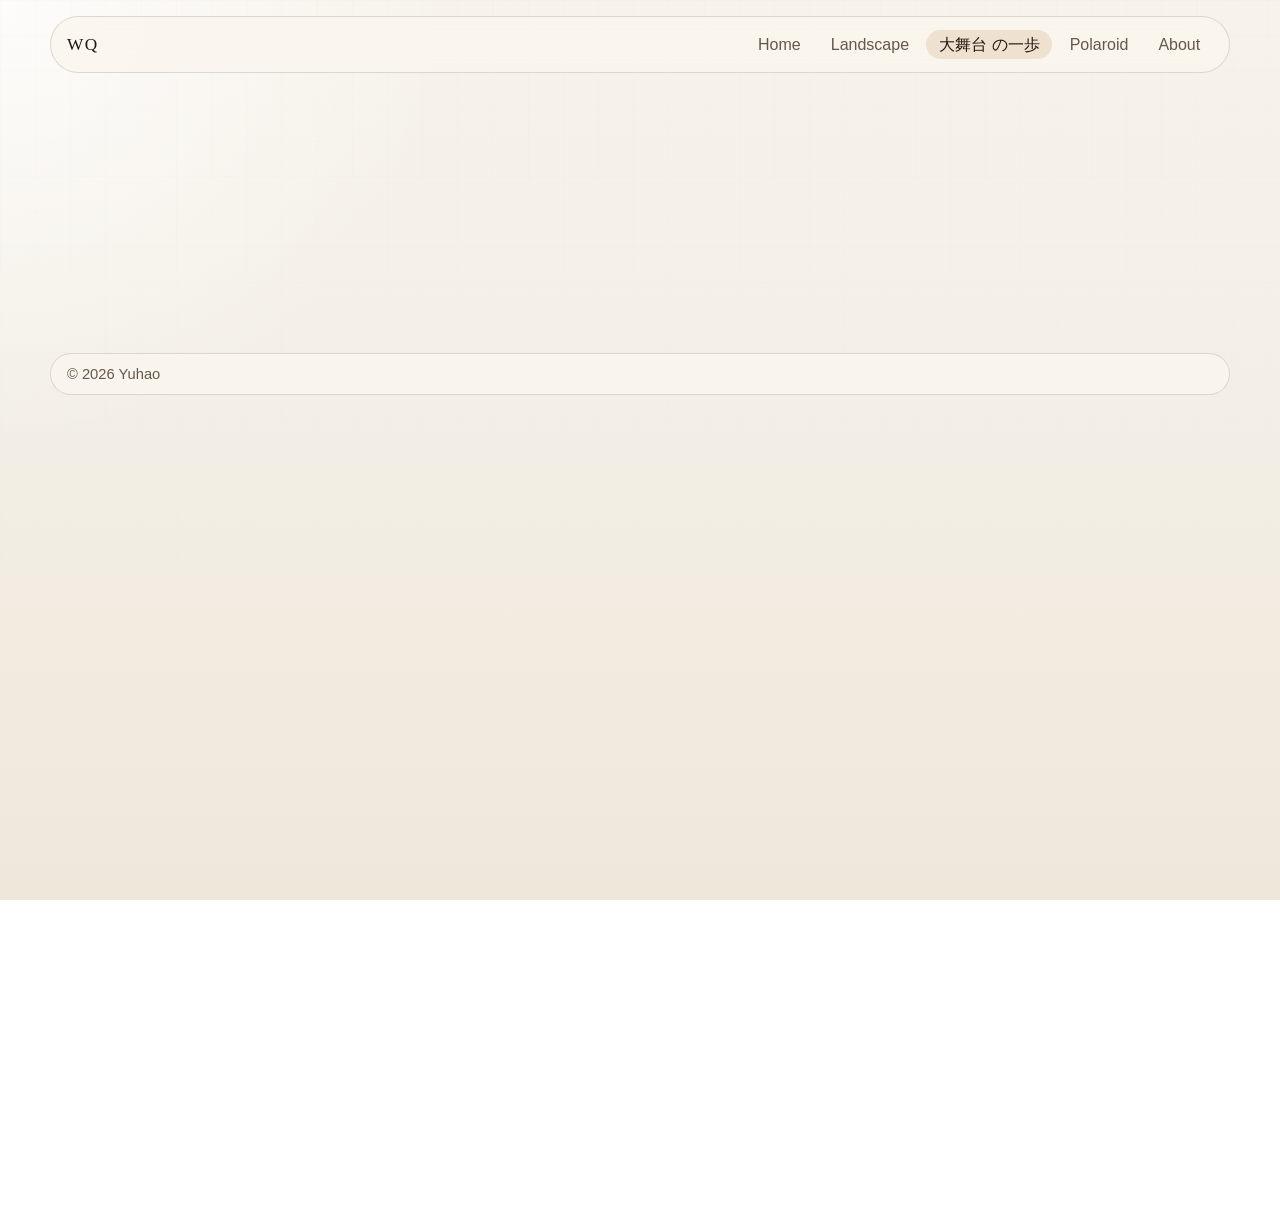
==== commit 816a3910: "Refine photo site baseline" ====
--- a/da-butai/index.html
+++ b/da-butai/index.html
@@ -22,14 +22,6 @@
       </header>
 
       <main class="page-main">
-        <section class="page-intro reveal">
-          <p class="eyebrow">大舞台 の一歩</p>
-          <h1>所有作品系列</h1>
-          <p class="lead narrow">
-            这一页只认 `photos/da-butai/`。你把选好的照片放进去，按 `photo-01.jpg`、`photo-02.jpg` 这类名字保存即可。
-          </p>
-        </section>
-
         <section class="section reveal">
           <div class="photo-wall">
             <figure class="photo-tile">
--- a/styles/site.css
+++ b/styles/site.css
@@ -116,7 +116,6 @@
 
 .hero,
 .series-hero,
-.intro-grid,
 .about-grid,
 .archive-grid,
 .series-grid,
@@ -137,15 +136,13 @@
   margin-top: 0;
 }
 
-.hero-copy,
 .hero-visual,
 .intro-card,
 .archive-card,
 .about-card,
 .series-card,
 .series-details,
-.note-strip,
-.page-intro {
+.note-strip {
   position: relative;
   border: 1px solid var(--line);
   border-radius: 2rem;
@@ -153,11 +150,9 @@
   box-shadow: var(--shadow);
 }
 
-.hero-copy,
 .hero-visual,
 .series-details,
 .note-strip,
-.page-intro,
 .intro-card,
 .archive-meta,
 .series-meta,
@@ -165,7 +160,6 @@
   padding: 1.5rem;
 }
 
-.eyebrow,
 .section-kicker,
 .series-label {
   margin: 0 0 0.5rem;
@@ -201,16 +195,6 @@
 
 p {
   margin: 0;
-}
-
-.lead {
-  max-width: 36rem;
-  color: var(--muted);
-  font-size: 1.02rem;
-}
-
-.lead.narrow {
-  max-width: 32rem;
 }
 
 .hero-actions {
@@ -239,22 +223,11 @@
   background: rgba(255, 252, 245, 0.72);
 }
 
-.photo-slot,
-.photo-panel {
+.photo-slot {
   display: flex;
   position: relative;
   flex-direction: column;
   justify-content: end;
-  gap: 0.25rem;
-  padding: 1.2rem;
-  overflow: hidden;
-  border-radius: 1.6rem;
-  color: rgba(255, 251, 244, 0.92);
-  border: 1px solid rgba(255, 255, 255, 0.12);
-  box-shadow: inset 0 -6rem 8rem rgba(0, 0, 0, 0.22);
-}
-
-.photo-slot {
   padding: 0;
   isolation: isolate;
   border: 0;
@@ -283,58 +256,6 @@
   aspect-ratio: auto;
 }
 
-.photo-fallback {
-  position: absolute;
-  inset: 0;
-  z-index: 1;
-  display: flex;
-  flex-direction: column;
-  justify-content: end;
-  gap: 0.25rem;
-  padding: 1.2rem;
-  box-shadow: inset 0 -6rem 8rem rgba(0, 0, 0, 0.22);
-  transition: opacity 220ms ease;
-}
-
-.photo-slot.has-image .photo-fallback {
-  opacity: 0;
-  pointer-events: none;
-}
-
-.photo-slot::after {
-  content: "";
-  position: absolute;
-  inset: 0;
-  z-index: 0;
-  opacity: 0;
-  background: linear-gradient(180deg, rgba(0, 0, 0, 0.05), rgba(0, 0, 0, 0.3));
-  transition: opacity 280ms ease;
-}
-
-.photo-slot.has-image::after {
-  opacity: 0;
-}
-
-.photo-panel span {
-  font-family: "Iowan Old Style", "Palatino Linotype", serif;
-  font-size: 1.3rem;
-}
-
-.photo-fallback span {
-  font-family: "Iowan Old Style", "Palatino Linotype", serif;
-  font-size: 1.3rem;
-}
-
-.photo-panel small {
-  color: rgba(255, 251, 244, 0.8);
-  font-size: 0.86rem;
-}
-
-.photo-fallback small {
-  color: rgba(255, 251, 244, 0.8);
-  font-size: 0.86rem;
-}
-
 .photo-wide {
   aspect-ratio: 16 / 10;
 }
@@ -381,7 +302,6 @@
     linear-gradient(135deg, #a69f8f 0%, #6f6a5e 45%, #2c2a26 100%);
 }
 
-.intro-grid,
 .about-grid {
   grid-template-columns: repeat(2, minmax(0, 1fr));
   margin-bottom: 4rem;
@@ -430,10 +350,6 @@
   padding-bottom: 1rem;
 }
 
-.page-intro {
-  margin: 2rem 0 2.5rem;
-}
-
 .note-strip {
   display: flex;
   flex-direction: column;
@@ -485,7 +401,6 @@
 }
 
 .photo-wall,
-.page-intro,
 .section {
   content-visibility: auto;
   contain-intrinsic-size: 1px 1200px;
@@ -528,10 +443,6 @@
   line-height: 1;
 }
 
-.photo-fallback-empty {
-  display: none;
-}
-
 .reveal {
   opacity: 0;
   transform: translateY(24px);
@@ -548,7 +459,6 @@
 @media (max-width: 900px) {
   .hero,
   .series-hero,
-  .intro-grid,
   .about-grid,
   .archive-grid,
   .series-grid,
